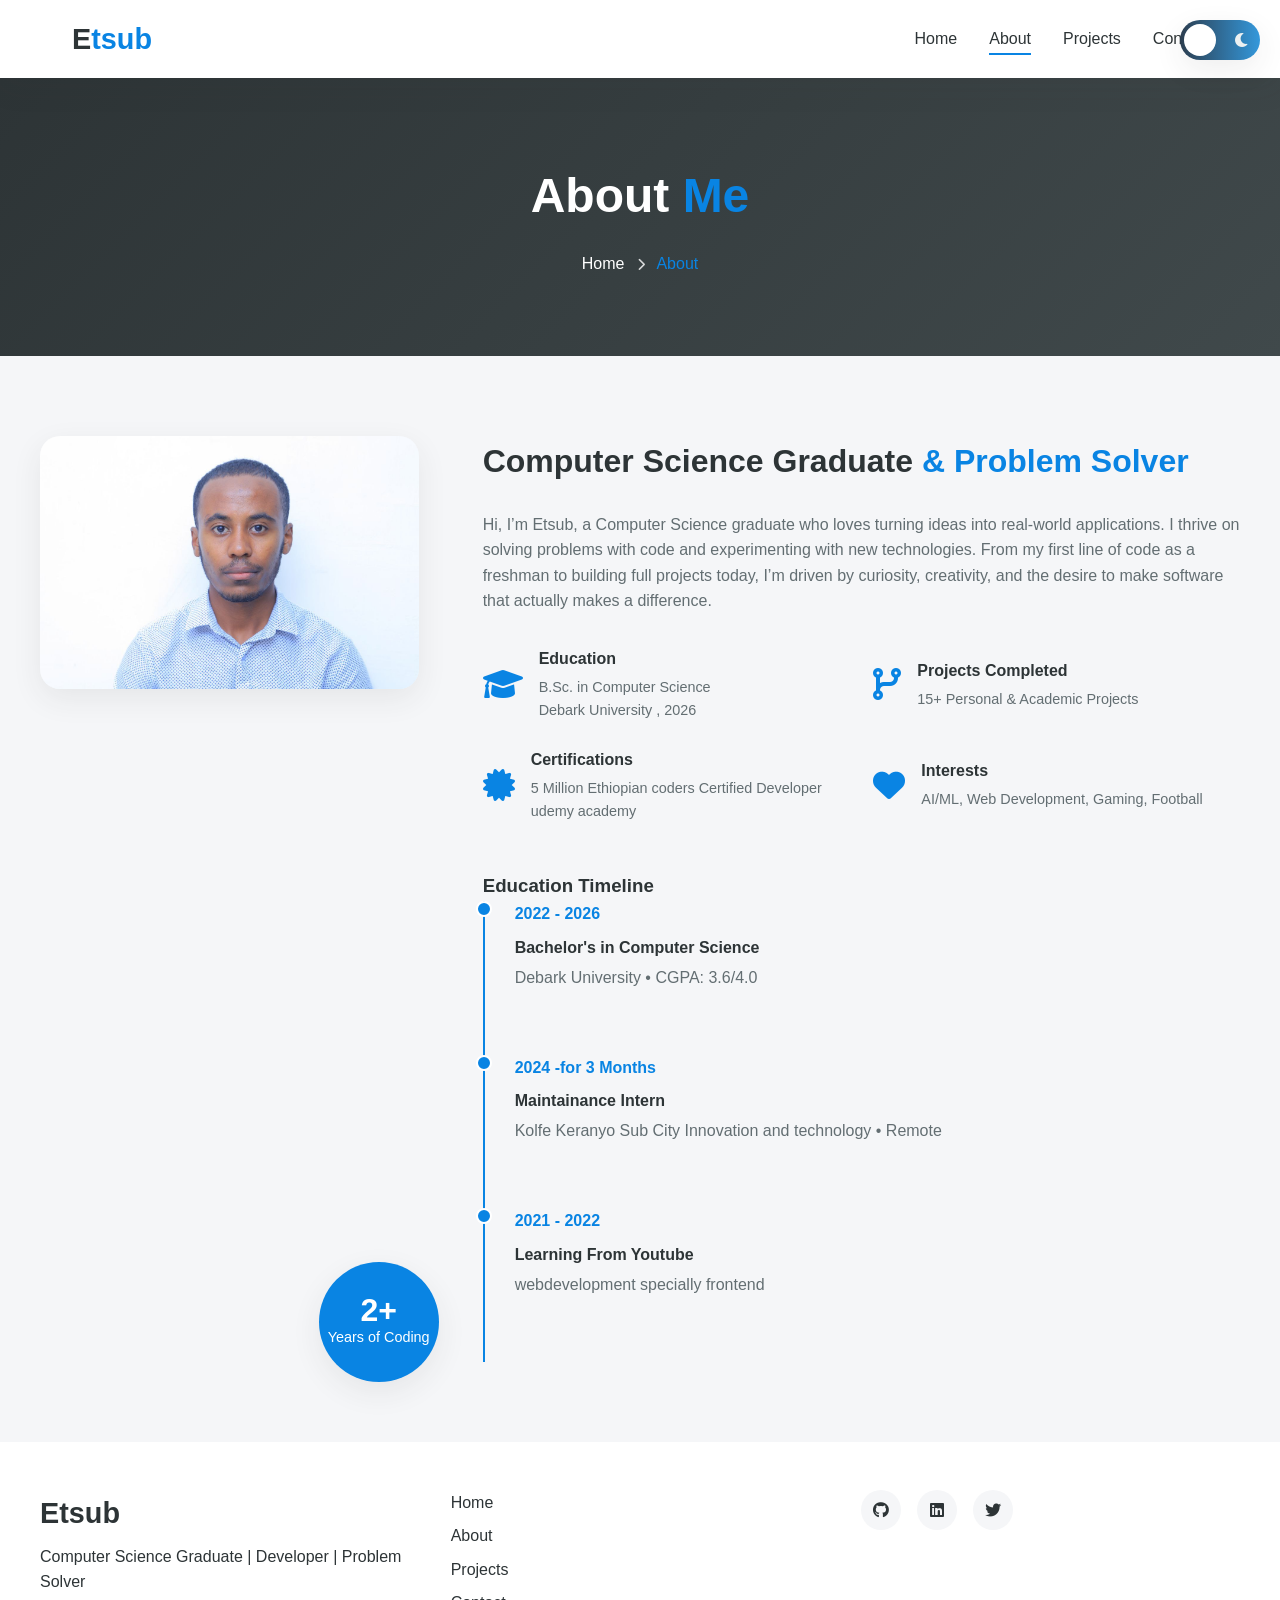
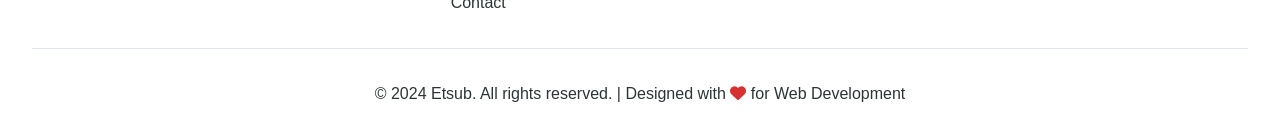
==== about.html @ 50301572 "Initial commit: Personal portfolio website" ====
<!DOCTYPE html>
<html lang="en">
<head>
    <meta charset="UTF-8">
    <meta name="viewport" content="width=device-width, initial-scale=1.0">
    <title>About Me - Etsub | CS Graduate</title>
    <link rel="stylesheet" href="css/style.css">
    <link rel="stylesheet" href="css/responsive.css">
    <link rel="stylesheet" href="https://cdnjs.cloudflare.com/ajax/libs/font-awesome/6.0.0/css/all.min.css">
</head>
<body>
    <div class="theme-switch-wrapper">
        <label class="theme-switch" for="checkbox">
            <input type="checkbox" id="checkbox" />
            <div class="slider round">
                <i class="fas fa-sun"></i>
                <i class="fas fa-moon"></i>
            </div>
        </label>
    </div>

    <nav class="navbar">
        <div class="nav-container">
            <div class="logo">
                <a href="index.html">E<span>tsub</span></a>
            </div>
            <ul class="nav-menu">
                <li><a href="index.html">Home</a></li>
                <li><a href="about.html" class="active">About</a></li>
                <li><a href="projects.html">Projects</a></li>
                <li><a href="contact.html">Contact</a></li>
            </ul>
            <div class="hamburger">
                <span class="bar"></span>
                <span class="bar"></span>
                <span class="bar"></span>
            </div>
        </div>
    </nav>

    <section class="page-header">
        <h1>About <span>Me</span></h1>
        <div class="breadcrumb">
            <a href="index.html">Home</a> <i class="fas fa-chevron-right"></i> <span>About</span>
        </div>
    </section>

    <section class="about-content">
        <div class="about-container">
            <div class="about-image">
                <img src="images/profile.jpg" alt="Etsub - Profile">
                <div class="experience-badge">
                    <span class="years">2+</span>
                    <span class="text">Years of Coding</span>
                </div>
            </div>
            <div class="about-text">
                <h2>Computer Science Graduate <span>& Problem Solver</span></h2>
                <p>Hi, I’m Etsub, a Computer Science graduate who loves turning ideas into real-world applications. I thrive on solving problems with code and experimenting with new technologies. From my first line of code as a freshman to building full projects today, I’m driven by curiosity, creativity, and the desire to make software that actually makes a difference.</p>
                
                <div class="info-grid">
                    <div class="info-item">
                        <i class="fas fa-graduation-cap"></i>
                        <div>
                            <h4>Education</h4>
                            <p>B.Sc. in Computer Science<br>Debark University , 2026</p>
                        </div>
                    </div>
                    <div class="info-item">
                        <i class="fas fa-code-branch"></i>
                        <div>
                            <h4>Projects Completed</h4>
                            <p>15+ Personal & Academic Projects</p>
                        </div>
                    </div>
                    <div class="info-item">
                        <i class="fas fa-certificate"></i>
                        <div>
                            <h4>Certifications</h4>
                            <p>5 Million Ethiopian coders Certified Developer<br>udemy academy</p>
                        </div>
                    </div>
                    <div class="info-item">
                        <i class="fas fa-heart"></i>
                        <div>
                            <h4>Interests</h4>
                            <p>AI/ML, Web Development, Gaming, Football</p>
                        </div>
                    </div>
                </div>

                <div class="education-timeline">
                    <h3>Education Timeline</h3>
                    <div class="timeline">
                        <div class="timeline-item">
                            <div class="timeline-dot"></div>
                            <div class="timeline-date">2022 - 2026</div>
                            <div class="timeline-content">
                                <h4>Bachelor's in Computer Science</h4>
                                <p>Debark University • CGPA: 3.6/4.0</p>
                            </div>
                        </div>
                        <div class="timeline-item">
                            <div class="timeline-dot"></div>
                            <div class="timeline-date">2024 -for 3 Months</div>
                            <div class="timeline-content">
                                <h4>Maintainance Intern</h4>
                                <p>Kolfe Keranyo Sub City Innovation and technology • Remote</p>
                            </div>
                        </div>
                        <div class="timeline-item">
                            <div class="timeline-dot"></div>
                            <div class="timeline-date">2021 - 2022</div>
                            <div class="timeline-content">
                                <h4>Learning From Youtube</h4>
                                <p>webdevelopment specially frontend</p>
                            </div>
                        </div>
                    </div>
                </div>
            </div>
        </div>
    </section>

    <!-- Footer same as index.html -->
    <footer>
         <div class="footer-content">
            <div class="footer-info">
                <h3>Etsub</h3>
                <p>Computer Science Graduate | Developer | Problem Solver</p>
            </div>
            <div class="footer-links">
                <a href="index.html">Home</a>
                <a href="about.html">About</a>
                <a href="projects.html">Projects</a>
                <a href="contact.html">Contact</a>
            </div>
            <div class="footer-social">
                <a href="https://github.com/EtsubBeza" target="_blank"><i class="fab fa-github"></i></a>
                <a href="https://linkedin.com/in/etsubbeza" target="_blank"><i class="fab fa-linkedin"></i></a>
                <a href="https://twitter.com/etsubbeza" target="_blank"><i class="fab fa-twitter"></i></a>
            </div>
        </div>
        <div class="footer-bottom">
            <p>&copy; 2024 Etsub. All rights reserved. | Designed with <i class="fas fa-heart"></i> for Web Development</p>
        </div>
    </footer>

    <script src="js/main.js"></script>
</body>
</html>
---- css/style.css ----
/* ===== VARIABLES ===== */
:root {
    /* Minimalist Monochrome - Clean & Professional */
    --primary-color: #2D3436;        /* Dark gray */
    --secondary-color: #40494B;       /* Medium gray */
    --accent-color: #0984E3;          /* Bright blue - single pop */
    --success-color: #00B894;          /* Green */
    --danger-color: #D63031;           /* Red */
    --warning-color: #FDCB6E;          /* Yellow */
    --dark-bg: #1E272C;                /* Darker gray */
    --light-bg: #F5F6F8;                /* Light gray */
    --text-primary: #2D3436;            /* Dark gray */
    --text-secondary: #636E72;          /* Medium gray */
    --border-color: #DFE6E9;            /* Light gray */
    --card-bg: #FFFFFF;                  /* White */
    --shadow: 0 10px 30px rgba(45, 52, 54, 0.08);
}

/* Dark Mode Variables */
[data-theme="dark"] {
    --primary-color: #3498db;        /* Bright blue */
    --secondary-color: #2980b9;      /* Darker blue */
    --accent-color: #e74c3c;         /* Red accent */
    --dark-bg: #0a0c10;              /* Almost black */
    --light-bg: #1a1e24;             /* Dark gray */
    --text-primary: #ecf0f1;          /* Light text */
    --text-secondary: #95a5a6;        /* Gray text */
    --border-color: #2c3e50;          /* Dark border */
    --card-bg: #232931;               /* Card dark background */
    --shadow: 0 5px 15px rgba(0, 0, 0, 0.3);
}

/* ===== RESET & BASE STYLES ===== */
* {
    margin: 0;
    padding: 0;
    box-sizing: border-box;
}

html {
    scroll-behavior: smooth;
}

body {
    font-family: 'Segoe UI', Tahoma, Geneva, Verdana, sans-serif;
    background-color: var(--light-bg);
    color: var(--text-primary);
    line-height: 1.6;
    transition: var(--transition);
    padding-top: 0;
    overflow-x: hidden; /* Prevent horizontal scroll */
}

a {
    text-decoration: none;
    color: inherit;
}

ul {
    list-style: none;
}

img {
    max-width: 100%;
    height: auto;
}

/* ===== DARK MODE TOGGLE ===== */
.theme-switch-wrapper {
    position: fixed;
    top: 20px;
    right: 20px;
    z-index: 1002; /* Increased z-index */
}

.theme-switch {
    display: inline-block;
    height: 40px;
    position: relative;
    width: 80px;
}

.theme-switch input {
    display: none;
}

.slider {
    background: linear-gradient(90deg, #2c3e50, #3498db);
    bottom: 0;
    cursor: pointer;
    left: 0;
    position: absolute;
    right: 0;
    top: 0;
    transition: var(--transition);
    border-radius: 34px;
    box-shadow: var(--shadow);
}

.slider:before {
    background-color: #fff;
    bottom: 4px;
    content: "";
    height: 32px;
    left: 4px;
    position: absolute;
    transition: var(--transition);
    width: 32px;
    border-radius: 50%;
    z-index: 2;
}

.slider .fa-sun {
    position: absolute;
    left: 10px;
    top: 50%;
    transform: translateY(-50%);
    color: #f39c12;
    font-size: 16px;
    z-index: 1;
}

.slider .fa-moon {
    position: absolute;
    right: 10px;
    top: 50%;
    transform: translateY(-50%);
    color: #ecf0f1;
    font-size: 16px;
    z-index: 1;
}

input:checked + .slider {
    background: linear-gradient(90deg, #1a2634, #2c3e50);
}

input:checked + .slider:before {
    transform: translateX(40px);
}

/* ===== NAVIGATION ===== */
.navbar {
    background-color: var(--card-bg);
    box-shadow: var(--shadow);
    position: sticky;
    top: 0;
    z-index: 100;
    transition: var(--transition);
    width: 100%;
}

.nav-container {
    max-width: 1200px;
    margin: 0 auto;
    padding: 1rem 2rem;
    display: flex;
    justify-content: space-between;
    align-items: center;
    position: relative;
}

.logo a {
    font-size: 1.8rem;
    font-weight: 700;
    color: var(--primary-color);
}

.logo span {
    color: var(--accent-color);
}

.nav-menu {
    display: flex;
    gap: 2rem;
}

.nav-menu a {
    font-weight: 500;
    position: relative;
    padding: 0.5rem 0;
}

.nav-menu a::after {
    content: '';
    position: absolute;
    bottom: 0;
    left: 0;
    width: 0;
    height: 2px;
    background: var(--accent-color);
    transition: var(--transition);
}

.nav-menu a:hover::after,
.nav-menu a.active::after {
    width: 100%;
}

.hamburger {
    display: none;
    cursor: pointer;
    padding: 10px;
    margin-right: 5px;
    border-radius: 5px;
    transition: var(--transition);
    z-index: 1003;
}

.hamburger:hover {
    background-color: var(--light-bg);
}

.bar {
    display: block;
    width: 25px;
    height: 3px;
    margin: 5px auto;
    background-color: var(--text-primary);
    transition: var(--transition);
}

/* Mobile Menu Overlay */
.nav-overlay {
    display: none;
    position: fixed;
    top: 0;
    left: 0;
    width: 100%;
    height: 100%;
    background: rgba(0, 0, 0, 0.5);
    z-index: 99;
    opacity: 0;
    transition: opacity 0.3s ease;
}

.nav-overlay.active {
    display: block;
    opacity: 1;
}

/* ===== HERO SECTION ===== */
.hero {
    min-height: calc(100vh - 80px);
    display: flex;
    align-items: center;
    padding: 4rem 2rem;
}

.hero-container {
    max-width: 1200px;
    margin: 0 auto;
    display: grid;
    grid-template-columns: 1fr 1fr;
    gap: 4rem;
    align-items: center;
}

.greeting {
    color: var(--accent-color);
    font-size: 1.2rem;
    font-weight: 600;
    text-transform: uppercase;
    letter-spacing: 2px;
}

.hero h1 {
    font-size: 4rem;
    font-weight: 700;
    margin: 1rem 0;
    position: relative;
    display: inline-block;
}

.glitch {
    position: relative;
    animation: glitch 3s infinite;
}

.glitch::before,
.glitch::after {
    content: attr(data-text);
    position: absolute;
    top: 0;
    left: 0;
    width: 100%;
    height: 100%;
}

.glitch::before {
    animation: glitchTop 3s infinite;
    color: var(--danger-color);
    z-index: -1;
}

.glitch::after {
    animation: glitchBottom 3s infinite;
    color: var(--accent-color);
    z-index: -2;
}

@keyframes glitch {
    2%, 64% { transform: skew(0deg, 0deg); }
    4%, 60% { transform: skew(1deg, 0deg); }
    62% { transform: skew(0deg, 1deg); }
}

@keyframes glitchTop {
    2%, 64% { transform: translate(2px, -2px); }
    4%, 60% { transform: translate(-2px, 2px); }
    62% { transform: translate(3px, -3px); }
}

@keyframes glitchBottom {
    2%, 64% { transform: translate(-2px, 2px); }
    4%, 60% { transform: translate(2px, -2px); }
    62% { transform: translate(-3px, 3px); }
}

.hero h2 {
    font-size: 1.8rem;
    color: var(--text-secondary);
    margin-bottom: 1rem;
}

.typed-text {
    color: var(--accent-color);
}

.hero-buttons {
    margin: 2rem 0;
    display: flex;
    gap: 1rem;
}

.btn {
    display: inline-block;
    padding: 0.8rem 2rem;
    border-radius: 5px;
    font-weight: 600;
    transition: var(--transition);
    border: 2px solid transparent;
}

.primary-btn {
    background: var(--primary-color);
    color: white;
}

.primary-btn:hover {
    background: transparent;
    border-color: var(--primary-color);
    color: var(--primary-color);
}

.secondary-btn {
    background: transparent;
    border: 2px solid var(--primary-color);
    color: var(--primary-color);
}

.secondary-btn:hover {
    background: var(--primary-color);
    color: white;
}

.social-links {
    display: flex;
    gap: 1.5rem;
}

.social-links a {
    width: 45px;
    height: 45px;
    border-radius: 50%;
    background: var(--card-bg);
    display: flex;
    align-items: center;
    justify-content: center;
    font-size: 1.3rem;
    transition: var(--transition);
    box-shadow: var(--shadow);
}

.social-links a:hover {
    background: var(--accent-color);
    color: white;
    transform: translateY(-5px);
}

.hero-image {
    position: relative;
}

.image-wrapper {
    position: relative;
    border-radius: 20px;
    overflow: hidden;
    box-shadow: var(--shadow);
}

#profile-image {
    width: 100%;
    height: auto;
    display: block;
    transition: var(--transition);
}

.image-wrapper:hover #profile-image {
    transform: scale(1.05);
}

.tech-stack {
    position: absolute;
    bottom: 0;
    left: 0;
    right: 0;
    background: linear-gradient(transparent, rgba(0,0,0,0.8));
    padding: 2rem 1rem 1rem;
    display: flex;
    flex-wrap: wrap;
    gap: 0.5rem;
    justify-content: center;
}

.tech-stack span {
    background: rgba(255,255,255,0.9);
    color: var(--dark-bg);
    padding: 0.3rem 1rem;
    border-radius: 20px;
    font-size: 0.9rem;
    font-weight: 600;
}

/* ===== SKILLS SECTION ===== */
.skills {
    padding: 5rem 2rem;
    background: var(--card-bg);
}

.section-title {
    text-align: center;
    font-size: 2.5rem;
    margin-bottom: 3rem;
}

.section-title span {
    color: var(--accent-color);
}

.skills-container {
    max-width: 1200px;
    margin: 0 auto;
    display: grid;
    grid-template-columns: repeat(auto-fit, minmax(250px, 1fr));
    gap: 2rem;
}

.skill-card {
    text-align: center;
    padding: 2rem;
    background: var(--light-bg);
    border-radius: 10px;
    transition: var(--transition);
    box-shadow: var(--shadow);
}

.skill-card:hover {
    transform: translateY(-10px);
}

.skill-card i {
    font-size: 3rem;
    color: var(--accent-color);
    margin-bottom: 1rem;
}

.skill-card h3 {
    margin-bottom: 1rem;
}

.skill-card p {
    color: var(--text-secondary);
}

/* ===== PROJECTS SECTION ===== */
.featured-projects {
    padding: 5rem 2rem;
}

.projects-grid {
    max-width: 1200px;
    margin: 0 auto;
    display: grid;
    grid-template-columns: repeat(auto-fit, minmax(350px, 1fr));
    gap: 2rem;
}

.project-card {
    background: var(--card-bg);
    border-radius: 10px;
    overflow: hidden;
    box-shadow: var(--shadow);
    transition: var(--transition);
}

.project-card:hover {
    transform: translateY(-10px);
}

.project-image {
    position: relative;
    overflow: hidden;
    height: 200px;
}

.project-image img {
    width: 100%;
    height: 100%;
    object-fit: cover;
    transition: var(--transition);
}

.project-card:hover .project-image img {
    transform: scale(1.1);
}

.project-content {
    padding: 1.5rem;
}

.project-content h3 {
    margin-bottom: 0.5rem;
}

.project-content p {
    color: var(--text-secondary);
    margin-bottom: 1rem;
}

.tech-tags {
    display: flex;
    flex-wrap: wrap;
    gap: 0.5rem;
    margin-bottom: 1rem;
}

.tech-tags span {
    background: var(--accent-color);
    color: white;
    padding: 0.2rem 0.8rem;
    border-radius: 15px;
    font-size: 0.8rem;
}

.project-links {
    display: flex;
    gap: 1rem;
}

.project-links a {
    color: var(--text-secondary);
    transition: var(--transition);
}

.project-links a:hover {
    color: var(--accent-color);
}

.view-all {
    text-align: center;
    margin-top: 3rem;
}

/* ===== FOOTER ===== */
footer {
    background: var(--card-bg);
    color: var(--text-primary);
    padding: 3rem 2rem 1rem;
}

.footer-content {
    max-width: 1200px;
    margin: 0 auto;
    display: grid;
    grid-template-columns: repeat(auto-fit, minmax(250px, 1fr));
    gap: 2rem;
    margin-bottom: 2rem;
}

.footer-info h3 {
    font-size: 1.8rem;
    margin-bottom: 0.5rem;
}

.footer-info span {
    color: var(--accent-color);
}

.footer-links {
    display: flex;
    flex-direction: column;
    gap: 0.5rem;
}

.footer-links a {
    transition: var(--transition);
}

.footer-links a:hover {
    color: var(--accent-color);
    transform: translateX(5px);
}

.footer-social {
    display: flex;
    gap: 1rem;
}

.footer-social a {
    width: 40px;
    height: 40px;
    border-radius: 50%;
    background: var(--light-bg);
    display: flex;
    align-items: center;
    justify-content: center;
    transition: var(--transition);
}

.footer-social a:hover {
    background: var(--accent-color);
    color: white;
    transform: translateY(-5px);
}

.footer-bottom {
    text-align: center;
    padding-top: 2rem;
    border-top: 1px solid var(--border-color);
}

.fa-heart {
    color: var(--danger-color);
}

/* ===== PAGE HEADER ===== */
.page-header {
    background: linear-gradient(135deg, var(--primary-color), var(--secondary-color));
    color: white;
    text-align: center;
    padding: 5rem 2rem;
}

.page-header h1 {
    font-size: 3rem;
    margin-bottom: 1rem;
}

.page-header span {
    color: var(--accent-color);
}

.breadcrumb {
    color: rgba(255,255,255,0.8);
}

.breadcrumb a {
    color: white;
}

.breadcrumb i {
    margin: 0 0.5rem;
    font-size: 0.8rem;
}

/* ===== ABOUT PAGE ===== */
.about-content {
    padding: 5rem 2rem;
}

.about-container {
    max-width: 1200px;
    margin: 0 auto;
    display: grid;
    grid-template-columns: 1fr 2fr;
    gap: 4rem;
}

.about-image {
    position: relative;
}

.about-image img {
    width: 100%;
    border-radius: 20px;
    box-shadow: var(--shadow);
}

.experience-badge {
    position: absolute;
    bottom: -20px;
    right: -20px;
    width: 120px;
    height: 120px;
    background: var(--accent-color);
    border-radius: 50%;
    display: flex;
    flex-direction: column;
    align-items: center;
    justify-content: center;
    color: white;
    box-shadow: var(--shadow);
}

.experience-badge .years {
    font-size: 2rem;
    font-weight: 700;
    line-height: 1;
}

.experience-badge .text {
    font-size: 0.9rem;
    text-align: center;
}

.about-text h2 {
    font-size: 2rem;
    margin-bottom: 1.5rem;
}

.about-text h2 span {
    color: var(--accent-color);
}

.about-text p {
    color: var(--text-secondary);
    margin-bottom: 2rem;
}

.info-grid {
    display: grid;
    grid-template-columns: repeat(2, 1fr);
    gap: 1.5rem;
    margin: 2rem 0;
}

.info-item {
    display: flex;
    gap: 1rem;
    align-items: center;
}

.info-item i {
    font-size: 2rem;
    color: var(--accent-color);
}

.info-item h4 {
    margin-bottom: 0.3rem;
}

.info-item p {
    margin: 0;
    font-size: 0.9rem;
}

.education-timeline {
    margin-top: 3rem;
}

.timeline {
    position: relative;
    padding-left: 2rem;
}

.timeline::before {
    content: '';
    position: absolute;
    left: 0;
    top: 0;
    bottom: 0;
    width: 2px;
    background: var(--accent-color);
}

.timeline-item {
    position: relative;
    padding-bottom: 2rem;
}

.timeline-dot {
    position: absolute;
    left: -2.4rem;
    top: 0;
    width: 16px;
    height: 16px;
    border-radius: 50%;
    background: var(--accent-color);
    border: 2px solid var(--card-bg);
}

.timeline-date {
    font-weight: 600;
    color: var(--accent-color);
    margin-bottom: 0.5rem;
}

.timeline-content h4 {
    margin-bottom: 0.3rem;
}

/* ===== PROJECTS FILTER ===== */
.projects-section {
    padding: 5rem 2rem;
}

.projects-filter {
    display: flex;
    justify-content: center;
    gap: 1rem;
    margin-bottom: 3rem;
    flex-wrap: wrap;
}

.filter-btn {
    padding: 0.5rem 1.5rem;
    border: none;
    background: var(--card-bg);
    color: var(--text-primary);
    border-radius: 5px;
    cursor: pointer;
    transition: var(--transition);
    font-weight: 500;
}

.filter-btn:hover,
.filter-btn.active {
    background: var(--accent-color);
    color: white;
}

.projects-grid.extended {
    grid-template-columns: repeat(auto-fill, minmax(350px, 1fr));
}

/* ===== CONTACT PAGE ===== */
.contact-section {
    padding: 5rem 2rem;
}

.contact-container {
    max-width: 1200px;
    margin: 0 auto;
    display: grid;
    grid-template-columns: 1fr 1.5fr;
    gap: 4rem;
}

.contact-info h2 {
    font-size: 2rem;
    margin-bottom: 1rem;
}

.contact-info p {
    color: var(--text-secondary);
    margin-bottom: 2rem;
}

.contact-details {
    margin: 2rem 0;
}

.contact-item {
    display: flex;
    gap: 1rem;
    margin-bottom: 1.5rem;
}

.contact-item .icon {
    width: 50px;
    height: 50px;
    background: var(--card-bg);
    border-radius: 50%;
    display: flex;
    align-items: center;
    justify-content: center;
    font-size: 1.2rem;
    color: var(--accent-color);
    box-shadow: var(--shadow);
}

.contact-item .text h4 {
    margin-bottom: 0.3rem;
}

.social-links.large {
    gap: 1rem;
}

.social-links.large a {
    width: 50px;
    height: 50px;
    font-size: 1.5rem;
}

.contact-form {
    background: var(--card-bg);
    padding: 2rem;
    border-radius: 10px;
    box-shadow: var(--shadow);
}

.form-group {
    position: relative;
    margin-bottom: 2rem;
}

.form-group input,
.form-group textarea {
    width: 100%;
    padding: 0.8rem 0;
    font-size: 1rem;
    border: none;
    border-bottom: 2px solid var(--border-color);
    background: transparent;
    color: var(--text-primary);
    transition: var(--transition);
}

.form-group textarea {
    resize: vertical;
    min-height: 100px;
}

.form-group label {
    position: absolute;
    top: 0.8rem;
    left: 0;
    color: var(--text-secondary);
    transition: var(--transition);
    pointer-events: none;
}

.form-group input:focus,
.form-group textarea:focus {
    outline: none;
    border-bottom-color: var(--accent-color);
}

.form-group input:focus ~ label,
.form-group textarea:focus ~ label,
.form-group input:valid ~ label,
.form-group textarea:valid ~ label {
    top: -1.2rem;
    font-size: 0.8rem;
    color: var(--accent-color);
}

.submit-btn {
    width: 100%;
    padding: 1rem;
    font-size: 1.1rem;
    cursor: pointer;
}

.submit-btn i {
    margin-left: 0.5rem;
}

.map-section {
    padding: 0 2rem 5rem;
}

.map-section iframe {
    width: 100%;
    height: 400px;
    border: none;
    border-radius: 10px;
    box-shadow: var(--shadow);
}

/* ===== ANIMATIONS ===== */
@keyframes fadeInUp {
    from {
        opacity: 0;
        transform: translateY(30px);
    }
    to {
        opacity: 1;
        transform: translateY(0);
    }
}

.hero-content,
.skill-card,
.project-card {
    animation: fadeInUp 0.6s ease-out;
}
---- css/responsive.css ----
/* ===== LAPTOPS & DESKTOPS ===== */
@media screen and (max-width: 1200px) {
    .nav-container,
    .hero-container,
    .skills-container,
    .projects-grid,
    .footer-content,
    .about-container,
    .contact-container {
        padding: 0 2rem;
    }
    
    .hero h1 {
        font-size: 3.5rem;
    }
    
    .theme-switch-wrapper {
        top: 15px;
        right: 15px;
    }
}

/* ===== TABLETS ===== */
@media screen and (max-width: 992px) {
    .hero-container,
    .about-container {
        grid-template-columns: 1fr;
        gap: 3rem;
    }
    
    .hero-image {
        max-width: 500px;
        margin: 0 auto;
    }
    
    .contact-container {
        grid-template-columns: 1fr;
    }
    
    .hero h1 {
        font-size: 3rem;
    }
    
    .hero h2 {
        font-size: 1.5rem;
    }
    
    .page-header h1 {
        font-size: 2.5rem;
    }
    
    .theme-switch-wrapper {
        top: 12px;
        right: 12px;
    }
}

/* ===== MOBILE LANDSCAPE & TABLET PORTRAIT ===== */
@media screen and (max-width: 768px) {
    /* Show hamburger */
    .hamburger {
        display: block !important;
    }
    
    /* Adjust nav container */
    .nav-container {
        padding: 0.8rem 1rem;
    }
    
    /* Logo size adjustment */
    .logo a {
        font-size: 1.5rem;
    }
    
    /* Mobile menu */
    .nav-menu {
        position: fixed;
        left: -100%;
        top: 0;
        gap: 0;
        flex-direction: column;
        background-color: var(--card-bg);
        width: 280px;
        height: 100vh;
        text-align: left;
        transition: 0.3s ease-in-out;
        box-shadow: 2px 0 10px rgba(0, 0, 0, 0.1);
        padding: 80px 1.5rem 2rem;
        z-index: 1000;
        overflow-y: auto;
    }
    
    .nav-menu.active {
        left: 0;
    }
    
    .nav-menu li {
        margin: 0.5rem 0;
        width: 100%;
    }
    
    .nav-menu a {
        display: block;
        padding: 0.8rem 1rem;
        font-size: 1.1rem;
        border-radius: 5px;
        transition: var(--transition);
    }
    
    .nav-menu a:hover {
        background-color: var(--light-bg);
    }
    
    .nav-menu a::after {
        display: none;
    }
    
    /* Hamburger animation */
    .hamburger.active .bar:nth-child(2) {
        opacity: 0;
    }
    
    .hamburger.active .bar:nth-child(1) {
        transform: translateY(8px) rotate(45deg);
    }
    
    .hamburger.active .bar:nth-child(3) {
        transform: translateY(-8px) rotate(-45deg);
    }
    
    /* Adjust theme toggle for mobile */
    .theme-switch-wrapper {
        top: 12px;
        right: 70px;
    }
    
    .theme-switch {
        height: 34px;
        width: 68px;
    }
    
    .slider:before {
        height: 26px;
        width: 26px;
        bottom: 4px;
        left: 4px;
    }
    
    .slider .fa-sun,
    .slider .fa-moon {
        font-size: 14px;
    }
    
    input:checked + .slider:before {
        transform: translateX(34px);
    }
    
    /* Hero section */
    .hero {
        padding-top: 2rem;
    }
    
    .hero h1 {
        font-size: 2.5rem;
    }
    
    .hero-buttons {
        flex-direction: column;
    }
    
    .btn {
        width: 100%;
        text-align: center;
    }
    
    /* Projects grid */
    .projects-grid {
        grid-template-columns: 1fr;
        gap: 1.5rem;
        padding: 0 1rem;
    }
    
    /* Info grid */
    .info-grid {
        grid-template-columns: 1fr;
        gap: 1rem;
    }
    
    /* Footer */
    .footer-content {
        grid-template-columns: 1fr;
        text-align: center;
        gap: 2rem;
    }
    
    .footer-links {
        align-items: center;
    }
    
    .footer-social {
        justify-content: center;
    }
    
    /* Contact page adjustments */
    .contact-item {
        padding: 0.5rem;
    }
    
    /* Filter buttons */
    .projects-filter {
        padding: 0 1rem;
        gap: 0.5rem;
    }
    
    .filter-btn {
        padding: 0.4rem 1rem;
        font-size: 0.9rem;
    }
}

/* ===== MOBILE PORTRAIT ===== */
@media screen and (max-width: 480px) {
    /* Further reduce sizes */
    .hero h1 {
        font-size: 2rem;
    }
    
    .hero h2 {
        font-size: 1.2rem;
    }
    
    .section-title {
        font-size: 2rem;
    }
    
    .greeting {
        font-size: 1rem;
    }
    
    /* Adjust cards */
    .skill-card {
        padding: 1.5rem;
    }
    
    .skill-card i {
        font-size: 2.5rem;
    }
    
    .project-card {
        margin: 0;
    }
    
    .project-content {
        padding: 1.2rem;
    }
    
    .project-content h3 {
        font-size: 1.2rem;
    }
    
    /* Contact form */
    .contact-form {
        padding: 1.5rem;
    }
    
    .contact-item {
        flex-direction: column;
        align-items: center;
        text-align: center;
        gap: 0.5rem;
    }
    
    .contact-item .icon {
        width: 45px;
        height: 45px;
        font-size: 1rem;
    }
    
    /* Experience badge */
    .experience-badge {
        width: 90px;
        height: 90px;
        right: -10px;
        bottom: -10px;
    }
    
    .experience-badge .years {
        font-size: 1.3rem;
    }
    
    .experience-badge .text {
        font-size: 0.7rem;
    }
    
    /* Tech stack tags */
    .tech-stack span {
        font-size: 0.8rem;
        padding: 0.2rem 0.6rem;
    }
    
    /* Social links */
    .social-links {
        gap: 1rem;
    }
    
    .social-links a {
        width: 40px;
        height: 40px;
        font-size: 1.1rem;
    }
    
    /* Page header */
    .page-header {
        padding: 3rem 1rem;
    }
    
    .page-header h1 {
        font-size: 2rem;
    }
    
    /* Map section */
    .map-section iframe {
        height: 300px;
    }
    
    /* Timeline */
    .timeline {
        padding-left: 1.5rem;
    }
    
    .timeline-dot {
        left: -1.9rem;
        width: 14px;
        height: 14px;
    }
    
    /* Theme toggle further adjustment */
    .theme-switch-wrapper {
        top: 10px;
        right: 60px;
    }
    
    .theme-switch {
        height: 30px;
        width: 60px;
    }
    
    .slider:before {
        height: 22px;
        width: 22px;
        bottom: 4px;
        left: 4px;
    }
    
    .slider .fa-sun,
    .slider .fa-moon {
        font-size: 12px;
    }
    
    input:checked + .slider:before {
        transform: translateX(30px);
    }
}

/* ===== SMALL MOBILE ===== */
@media screen and (max-width: 360px) {
    .hero h1 {
        font-size: 1.6rem;
    }
    
    .logo a {
        font-size: 1.3rem;
    }
    
    .nav-menu {
        width: 240px;
        padding: 70px 1rem 1rem;
    }
    
    .nav-menu a {
        font-size: 1rem;
        padding: 0.6rem 0.8rem;
    }
    
    .tech-stack span {
        font-size: 0.7rem;
        padding: 0.15rem 0.4rem;
    }
    
    .theme-switch-wrapper {
        right: 55px;
    }
    
    .btn {
        padding: 0.6rem 1rem;
        font-size: 0.9rem;
    }
    
    .filter-btn {
        padding: 0.3rem 0.8rem;
        font-size: 0.8rem;
    }
}

/* ===== LANDSCAPE MODE FOR MOBILE ===== */
@media screen and (max-height: 500px) and (orientation: landscape) {
    .hero {
        min-height: auto;
        padding: 2rem;
    }
    
    .nav-menu {
        padding-top: 60px;
    }
    
    .nav-menu li {
        margin: 0.3rem 0;
    }
    
    .hero-container {
        gap: 2rem;
    }
    
    .hero-image {
        max-width: 350px;
    }
}

/* ===== PRINT STYLES ===== */
@media print {
    .theme-switch-wrapper,
    .hamburger,
    .hero-buttons,
    .social-links,
    .project-links,
    .contact-form,
    .map-section,
    footer .footer-social {
        display: none !important;
    }
    
    body {
        background: white;
        color: black;
    }
    
    .navbar {
        position: static;
        box-shadow: none;
    }
    
    a {
        text-decoration: underline;
        color: black;
    }
}
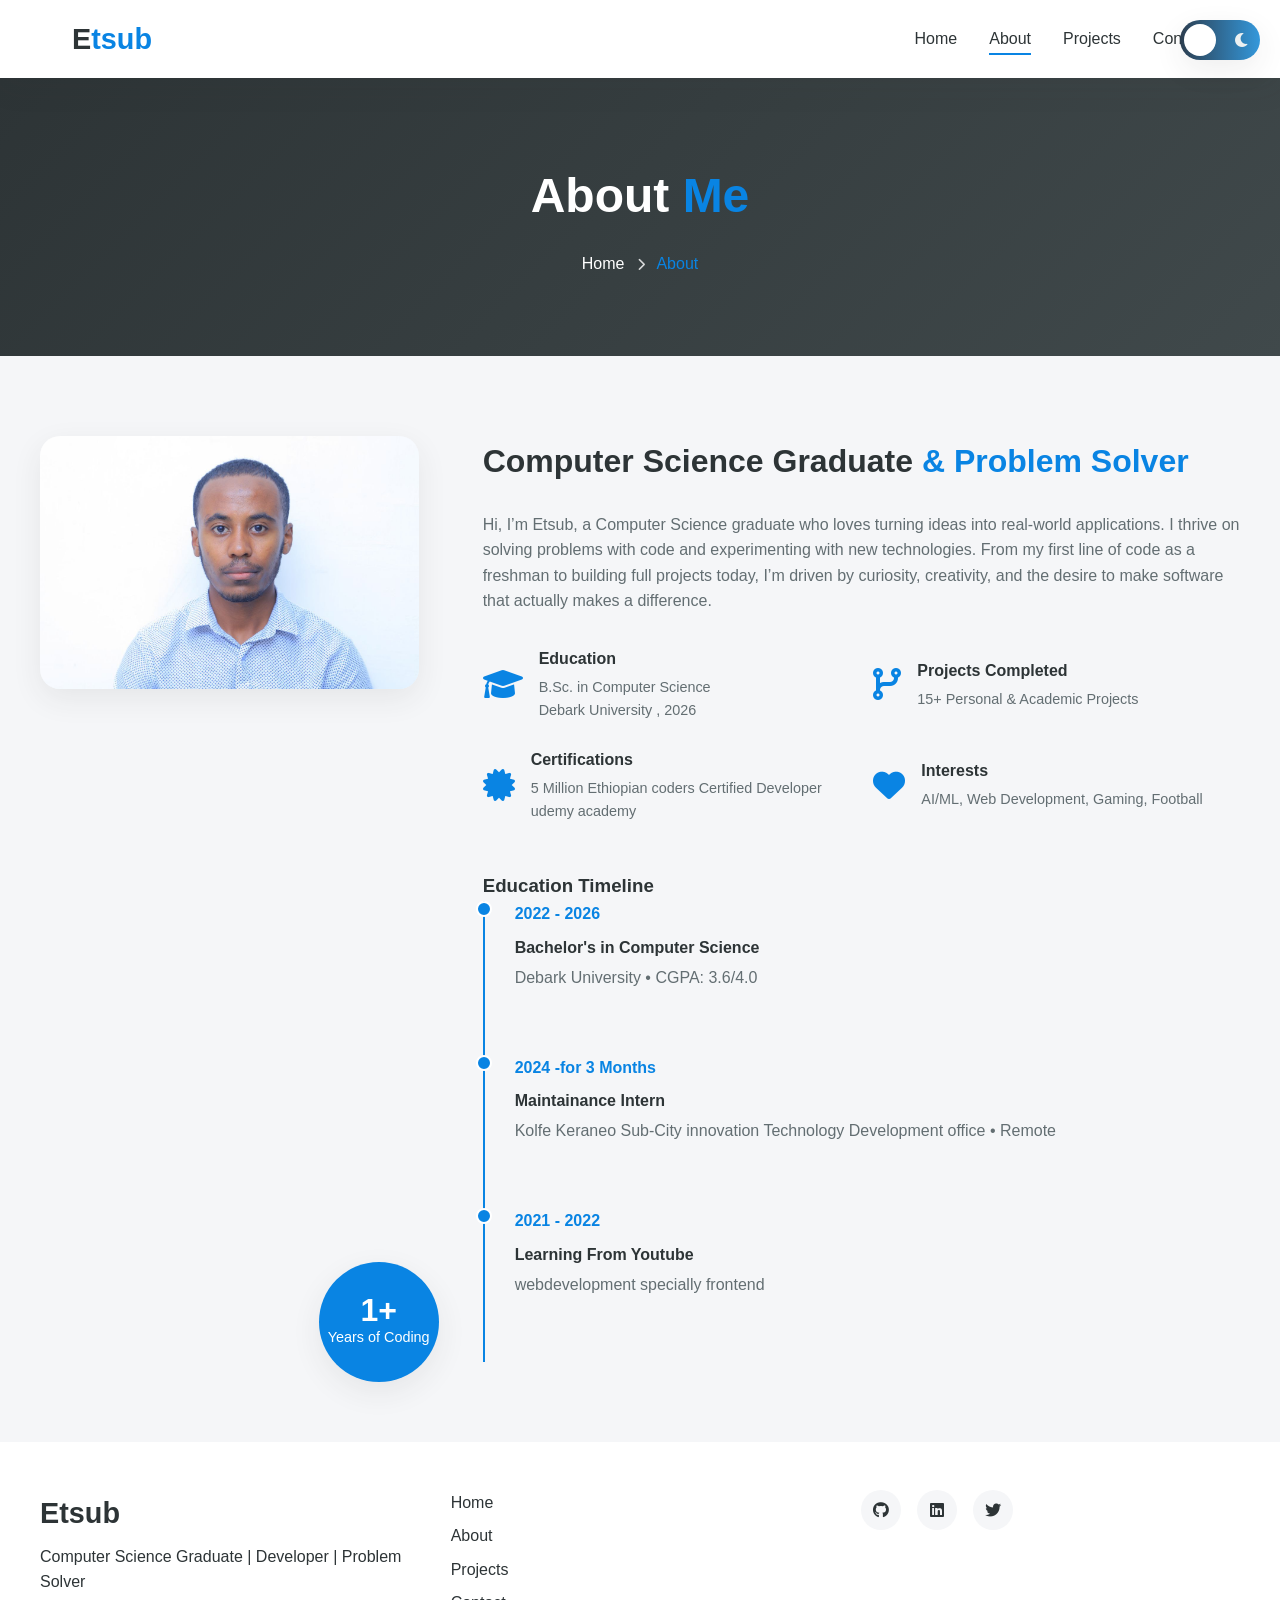
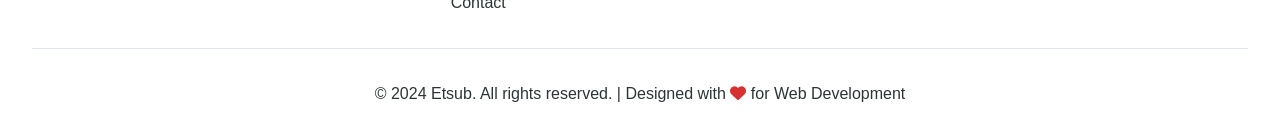
==== commit 1a4853b8: "Initial commit" ====
--- a/about.html
+++ b/about.html
@@ -50,7 +50,7 @@
             <div class="about-image">
                 <img src="images/profile.jpg" alt="Etsub - Profile">
                 <div class="experience-badge">
-                    <span class="years">2+</span>
+                    <span class="years">1+</span>
                     <span class="text">Years of Coding</span>
                 </div>
             </div>
@@ -105,7 +105,7 @@
                             <div class="timeline-date">2024 -for 3 Months</div>
                             <div class="timeline-content">
                                 <h4>Maintainance Intern</h4>
-                                <p>Kolfe Keranyo Sub City Innovation and technology • Remote</p>
+                                <p>Kolfe Keraneo Sub-City innovation Technology Development office • Remote</p>
                             </div>
                         </div>
                         <div class="timeline-item">
@@ -137,7 +137,7 @@
             </div>
             <div class="footer-social">
                 <a href="https://github.com/EtsubBeza" target="_blank"><i class="fab fa-github"></i></a>
-                <a href="https://linkedin.com/in/etsubbeza" target="_blank"><i class="fab fa-linkedin"></i></a>
+                <a href="https://www.linkedin.com/in/etsub-beza-20a5b1328/" target="_blank"><i class="fab fa-linkedin"></i></a>
                 <a href="https://twitter.com/etsubbeza" target="_blank"><i class="fab fa-twitter"></i></a>
             </div>
         </div>
